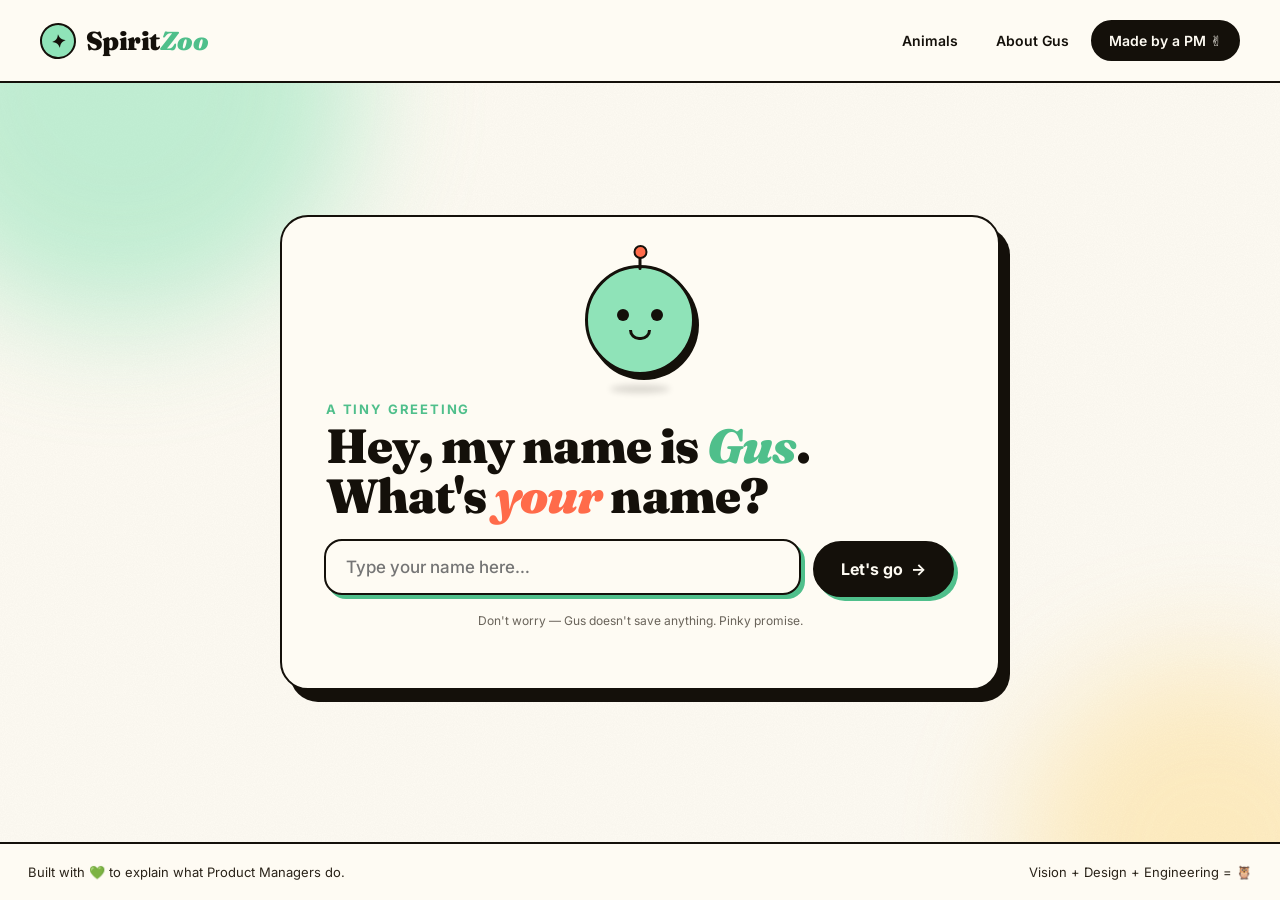
==== index.html @ 176f300c "Add files via upload" ====
<!DOCTYPE html>
<html lang="en">
<head>
  <meta charset="UTF-8" />
  <meta name="viewport" content="width=device-width, initial-scale=1.0" />
  <title>Meet Gus · Your Spirit Animal Finder</title>
  <link rel="preconnect" href="https://fonts.googleapis.com">
  <link rel="preconnect" href="https://fonts.gstatic.com" crossorigin>
  <link href="https://fonts.googleapis.com/css2?family=Fraunces:ital,opsz,wght@0,9..144,700;0,9..144,900;1,9..144,700&family=Inter:wght@400;500;600;700&display=swap" rel="stylesheet">
  <link rel="stylesheet" href="styles.css">
</head>
<body>
  <!-- Decorative background grain & shapes -->
  <div class="bg-grain" aria-hidden="true"></div>
  <div class="bg-blob bg-blob--1" aria-hidden="true"></div>
  <div class="bg-blob bg-blob--2" aria-hidden="true"></div>

  <!-- Top nav bar (Back Market-inspired) -->
  <header class="nav">
    <div class="nav__inner">
      <div class="nav__logo">
        <span class="nav__logo-mark">✦</span>
        <span class="nav__logo-text">Spirit<span class="nav__logo-accent">Zoo</span></span>
      </div>
      <nav class="nav__links" aria-label="Primary">
        <a href="#" class="nav__link">Animals</a>
        <a href="#" class="nav__link">About Gus</a>
        <a href="#" class="nav__link nav__link--badge">Made by a PM ✌️</a>
      </nav>
    </div>
  </header>

  <main class="stage">

    <!-- STEP 1: Greeting from Gus -->
    <section class="screen screen--active" id="screen-greet" aria-labelledby="greet-title">
      <div class="card">
        <div class="avatar" aria-hidden="true">
          <div class="avatar__orb">
            <div class="avatar__face">
              <div class="avatar__eye avatar__eye--l"></div>
              <div class="avatar__eye avatar__eye--r"></div>
              <div class="avatar__mouth"></div>
            </div>
            <div class="avatar__antenna"></div>
          </div>
          <div class="avatar__shadow"></div>
        </div>

        <p class="kicker">A tiny greeting</p>
        <h1 id="greet-title" class="headline">
          Hey, my name is <span class="headline__accent">Gus</span>.<br>
          What's <em>your</em> name?
        </h1>

        <div class="input-row">
          <input
            id="name-input"
            type="text"
            class="field"
            placeholder="Type your name here…"
            autocomplete="off"
            maxlength="30"
          />
          <button id="name-submit" class="btn btn--primary">
            Let's go
            <span class="btn__arrow">→</span>
          </button>
        </div>

        <p class="fineprint">Don't worry — Gus doesn't save anything. Pinky promise.</p>
      </div>
    </section>

    <!-- STEP 2: Ask for 3 things -->
    <section class="screen" id="screen-describe" aria-labelledby="describe-title" hidden>
      <div class="card">
        <div class="avatar avatar--small" aria-hidden="true">
          <div class="avatar__orb">
            <div class="avatar__face">
              <div class="avatar__eye avatar__eye--l"></div>
              <div class="avatar__eye avatar__eye--r"></div>
              <div class="avatar__mouth avatar__mouth--smile"></div>
            </div>
            <div class="avatar__antenna"></div>
          </div>
        </div>

        <p class="kicker">Nice to meet you <span id="name-echo">friend</span> ✨</p>
        <h2 id="describe-title" class="headline">
          I'd love to find your <span class="headline__accent">spirit animal</span>.<br>
          Tell me 3 things about yourself!
        </h2>

        <p class="hint">Like… what you love, what you're good at, or what makes you, <em>you</em>.</p>

        <textarea
          id="describe-input"
          class="field field--area"
          placeholder="Example: I love reading books. I'm really fast at soccer. I'm super curious about space!"
          rows="4"
          maxlength="400"
        ></textarea>

        <div class="input-row input-row--end">
          <button id="describe-back" class="btn btn--ghost">← Back</button>
          <button id="describe-submit" class="btn btn--primary">
            Find my animal
            <span class="btn__arrow">→</span>
          </button>
        </div>
      </div>
    </section>

    <!-- STEP 3: Thinking -->
    <section class="screen" id="screen-thinking" aria-labelledby="thinking-title" hidden>
      <div class="card card--center">
        <div class="thinker">
          <div class="thinker__disc"></div>
          <div class="thinker__disc thinker__disc--2"></div>
          <div class="thinker__disc thinker__disc--3"></div>
          <div class="thinker__core">✦</div>
        </div>
        <h2 id="thinking-title" class="headline headline--center">
          Gus is thinking<span class="dots"><span>.</span><span>.</span><span>.</span></span>
        </h2>
        <p class="thinking-status" id="thinking-status">Reading your answer…</p>
      </div>
    </section>

    <!-- STEP 4: Reveal -->
    <section class="screen" id="screen-reveal" aria-labelledby="reveal-title" hidden>
      <div class="card card--reveal">
        <div class="confetti" aria-hidden="true"></div>

        <p class="kicker">You're the best, <span id="name-echo-2">friend</span>!</p>
        <h2 id="reveal-title" class="headline">
          Did you know your spirit animal is&hellip;
        </h2>

        <div class="animal-card">
          <div class="animal-card__emoji" id="animal-emoji">🦉</div>
          <div class="animal-card__name" id="animal-name">The Owl</div>
          <div class="animal-card__tag" id="animal-tag">Curious · Clever · Night-owl energy</div>
        </div>

        <div class="fact-box">
          <div class="fact-box__label">🌍 Fun fact from Nat Geo Kids</div>
          <p class="fact-box__text" id="animal-fact">…</p>
        </div>

        <div class="input-row input-row--center">
          <button id="try-again" class="btn btn--primary">
            Try again
            <span class="btn__arrow">↻</span>
          </button>
        </div>

        <p class="fineprint">
          Facts inspired by
          <a href="https://www.natgeokids.com/ie/category/discover/animals/" target="_blank" rel="noopener">Nat Geo Kids</a>
          · Go explore more animals there!
        </p>
      </div>
    </section>

  </main>

  <footer class="foot">
    <span>Built with 💚 to explain what Product Managers do.</span>
    <span>Vision + Design + Engineering = 🦉</span>
  </footer>

  <script src="app.js"></script>
</body>
</html>
---- styles.css ----
/* =========================================
   SpiritZoo — inspired by Back Market's look:
   mint green + cream + black, chunky rounded
   buttons, playful-but-clean, irreverent copy.
   ========================================= */

:root {
  --mint:     #8FE3B8;      /* Back Market's signature mint */
  --mint-deep:#4FBF8B;
  --mint-ink: #0F3D2E;
  --cream:    #FEFBF3;      /* warm off-white */
  --cream-2:  #F5EFE0;
  --ink:      #14100A;      /* near-black */
  --ink-soft: #2A2319;
  --accent:   #FF6B4A;      /* warm coral pop */
  --accent-2: #FFD166;      /* sunflower */
  --shadow:   rgba(20, 16, 10, 0.12);

  --radius-lg: 28px;
  --radius-md: 18px;
  --radius-pill: 999px;

  --font-display: "Fraunces", "Times New Roman", serif;
  --font-body:    "Inter", system-ui, sans-serif;
}

* { box-sizing: border-box; }

html, body {
  margin: 0;
  padding: 0;
  min-height: 100%;
  font-family: var(--font-body);
  color: var(--ink);
  background: var(--cream);
  overflow-x: hidden;
}

body {
  display: flex;
  flex-direction: column;
  min-height: 100vh;
  position: relative;
}

/* ---------- Background atmosphere ---------- */
.bg-grain {
  position: fixed;
  inset: 0;
  pointer-events: none;
  z-index: 0;
  opacity: 0.35;
  background-image: url("data:image/svg+xml;utf8,<svg xmlns='http://www.w3.org/2000/svg' width='160' height='160'><filter id='n'><feTurbulence type='fractalNoise' baseFrequency='0.9' numOctaves='2' stitchTiles='stitch'/><feColorMatrix values='0 0 0 0 0  0 0 0 0 0  0 0 0 0 0  0 0 0 0.08 0'/></filter><rect width='100%25' height='100%25' filter='url(%23n)'/></svg>");
}

.bg-blob {
  position: fixed;
  border-radius: 50%;
  filter: blur(60px);
  z-index: 0;
  pointer-events: none;
  opacity: 0.55;
}
.bg-blob--1 {
  width: 480px; height: 480px;
  background: var(--mint);
  top: -160px; left: -120px;
}
.bg-blob--2 {
  width: 380px; height: 380px;
  background: var(--accent-2);
  bottom: -140px; right: -120px;
  opacity: 0.35;
}

/* ---------- Nav ---------- */
.nav {
  position: relative;
  z-index: 10;
  padding: 20px 28px;
  border-bottom: 2px solid var(--ink);
  background: var(--cream);
}
.nav__inner {
  max-width: 1200px;
  margin: 0 auto;
  display: flex;
  align-items: center;
  justify-content: space-between;
  gap: 24px;
}
.nav__logo {
  display: flex;
  align-items: center;
  gap: 10px;
  font-family: var(--font-display);
  font-weight: 900;
  font-size: 26px;
  letter-spacing: -0.02em;
}
.nav__logo-mark {
  display: inline-grid;
  place-items: center;
  width: 36px; height: 36px;
  background: var(--mint);
  border: 2px solid var(--ink);
  border-radius: 50%;
  font-size: 18px;
  transform: rotate(-8deg);
}
.nav__logo-accent { color: var(--mint-deep); font-style: italic; }
.nav__links {
  display: flex;
  gap: 6px;
  align-items: center;
}
.nav__link {
  font-size: 14px;
  font-weight: 600;
  color: var(--ink);
  text-decoration: none;
  padding: 10px 16px;
  border-radius: var(--radius-pill);
  transition: background 0.2s;
}
.nav__link:hover { background: var(--cream-2); }
.nav__link--badge {
  background: var(--ink);
  color: var(--cream);
  border: 2px solid var(--ink);
}
.nav__link--badge:hover { background: var(--mint-deep); color: var(--ink); }

/* ---------- Stage ---------- */
.stage {
  flex: 1;
  position: relative;
  z-index: 1;
  display: flex;
  align-items: center;
  justify-content: center;
  padding: 40px 24px 60px;
}

.screen {
  width: 100%;
  max-width: 720px;
  animation: fadeUp 0.5s ease-out;
}
.screen[hidden] { display: none; }

@keyframes fadeUp {
  from { opacity: 0; transform: translateY(16px); }
  to   { opacity: 1; transform: translateY(0); }
}

/* ---------- Card ---------- */
.card {
  background: var(--cream);
  border: 2.5px solid var(--ink);
  border-radius: var(--radius-lg);
  padding: 48px 44px;
  box-shadow: 10px 12px 0 var(--ink);
  position: relative;
}
.card--center { text-align: center; }
.card--reveal {
  background: linear-gradient(160deg, var(--cream) 0%, #F0FBF5 100%);
}

/* ---------- Avatar (Gus) ---------- */
.avatar {
  display: flex;
  flex-direction: column;
  align-items: center;
  margin-bottom: 8px;
}
.avatar--small .avatar__orb {
  width: 70px; height: 70px;
}
.avatar--small .avatar__antenna {
  top: -10px; height: 12px;
}

.avatar__orb {
  width: 110px;
  height: 110px;
  background: var(--mint);
  border: 3px solid var(--ink);
  border-radius: 50%;
  position: relative;
  animation: bob 3.5s ease-in-out infinite;
  box-shadow: 4px 5px 0 var(--ink);
}
@keyframes bob {
  0%, 100% { transform: translateY(0) rotate(-2deg); }
  50%      { transform: translateY(-6px) rotate(2deg); }
}

.avatar__antenna {
  position: absolute;
  top: -16px;
  left: 50%;
  transform: translateX(-50%);
  width: 3px;
  height: 18px;
  background: var(--ink);
  border-radius: 2px;
}
.avatar__antenna::after {
  content: "";
  position: absolute;
  top: -7px;
  left: 50%;
  transform: translateX(-50%);
  width: 10px;
  height: 10px;
  background: var(--accent);
  border: 2px solid var(--ink);
  border-radius: 50%;
  animation: pulse 1.4s ease-in-out infinite;
}
@keyframes pulse {
  0%, 100% { transform: translateX(-50%) scale(1); }
  50%      { transform: translateX(-50%) scale(1.25); }
}

.avatar__face {
  position: absolute;
  inset: 0;
  display: grid;
  place-items: center;
}
.avatar__eye {
  position: absolute;
  width: 12px; height: 12px;
  background: var(--ink);
  border-radius: 50%;
  top: 40%;
  animation: blink 4s infinite;
}
.avatar--small .avatar__eye { width: 8px; height: 8px; }
.avatar__eye--l { left: 28%; }
.avatar__eye--r { right: 28%; }
@keyframes blink {
  0%, 45%, 55%, 100% { transform: scaleY(1); }
  50% { transform: scaleY(0.1); }
}

.avatar__mouth {
  position: absolute;
  bottom: 30%;
  width: 22px;
  height: 10px;
  border: 3px solid var(--ink);
  border-top: none;
  border-radius: 0 0 22px 22px;
}
.avatar--small .avatar__mouth {
  width: 16px; height: 7px;
  border-width: 2.5px;
}
.avatar__mouth--smile {
  border-bottom-width: 3.5px;
}

.avatar__shadow {
  width: 60px;
  height: 8px;
  background: var(--ink);
  opacity: 0.15;
  border-radius: 50%;
  margin-top: 10px;
  filter: blur(3px);
  animation: shadowPulse 3.5s ease-in-out infinite;
}
@keyframes shadowPulse {
  0%, 100% { transform: scale(1); opacity: 0.15; }
  50%      { transform: scale(0.85); opacity: 0.1; }
}

/* ---------- Typography ---------- */
.kicker {
  font-size: 13px;
  font-weight: 700;
  letter-spacing: 0.14em;
  text-transform: uppercase;
  color: var(--mint-deep);
  margin: 8px 0 4px;
}

.headline {
  font-family: var(--font-display);
  font-weight: 900;
  font-size: clamp(32px, 4.5vw, 48px);
  line-height: 1.05;
  letter-spacing: -0.02em;
  margin: 4px 0 20px;
  color: var(--ink);
}
.headline--center { text-align: center; }
.headline__accent {
  color: var(--mint-deep);
  font-style: italic;
  position: relative;
  display: inline-block;
}
.headline__accent::after {
  content: "";
  position: absolute;
  left: 0; right: 0;
  bottom: 2px;
  height: 8px;
  background: var(--accent-2);
  z-index: -1;
  border-radius: 2px;
  transform: skewX(-12deg);
}
.headline em {
  font-style: italic;
  color: var(--accent);
}

.hint {
  font-size: 15px;
  color: var(--ink-soft);
  margin: 0 0 18px;
  line-height: 1.5;
}

.fineprint {
  font-size: 12px;
  color: var(--ink-soft);
  opacity: 0.7;
  margin-top: 16px;
  text-align: center;
}
.fineprint a { color: var(--mint-deep); font-weight: 600; }

/* ---------- Inputs ---------- */
.input-row {
  display: flex;
  gap: 10px;
  align-items: stretch;
  flex-wrap: wrap;
}
.input-row--end { justify-content: flex-end; margin-top: 20px; }
.input-row--center { justify-content: center; margin-top: 28px; }

.field {
  flex: 1;
  min-width: 200px;
  padding: 16px 20px;
  font-size: 17px;
  font-family: var(--font-body);
  font-weight: 500;
  color: var(--ink);
  background: var(--cream);
  border: 2.5px solid var(--ink);
  border-radius: var(--radius-md);
  outline: none;
  transition: transform 0.15s, box-shadow 0.15s;
}
.field:focus {
  transform: translate(-2px, -2px);
  box-shadow: 4px 4px 0 var(--mint-deep);
}
.field--area {
  resize: vertical;
  min-height: 110px;
  line-height: 1.5;
  width: 100%;
  margin-bottom: 8px;
}

/* ---------- Buttons ---------- */
.btn {
  display: inline-flex;
  align-items: center;
  gap: 8px;
  padding: 16px 26px;
  font-size: 16px;
  font-weight: 700;
  font-family: var(--font-body);
  border: 2.5px solid var(--ink);
  border-radius: var(--radius-pill);
  cursor: pointer;
  transition: transform 0.12s ease, box-shadow 0.12s ease, background 0.15s;
  white-space: nowrap;
}
.btn--primary {
  background: var(--ink);
  color: var(--cream);
  box-shadow: 4px 4px 0 var(--mint-deep);
}
.btn--primary:hover {
  background: var(--mint-deep);
  color: var(--ink);
  transform: translate(-2px, -2px);
  box-shadow: 6px 6px 0 var(--ink);
}
.btn--primary:active {
  transform: translate(2px, 2px);
  box-shadow: 0 0 0 var(--ink);
}
.btn--ghost {
  background: transparent;
  color: var(--ink);
}
.btn--ghost:hover {
  background: var(--cream-2);
}
.btn__arrow {
  display: inline-block;
  transition: transform 0.2s;
}
.btn:hover .btn__arrow { transform: translateX(3px); }

/* ---------- Thinking ---------- */
.thinker {
  position: relative;
  width: 160px;
  height: 160px;
  margin: 0 auto 24px;
}
.thinker__disc {
  position: absolute;
  inset: 0;
  border: 4px solid transparent;
  border-top-color: var(--mint-deep);
  border-right-color: var(--mint-deep);
  border-radius: 50%;
  animation: spin 1.2s linear infinite;
}
.thinker__disc--2 {
  inset: 18px;
  border-top-color: var(--accent);
  border-right-color: var(--accent);
  animation: spin 1.8s linear infinite reverse;
}
.thinker__disc--3 {
  inset: 36px;
  border-top-color: var(--accent-2);
  border-right-color: var(--accent-2);
  animation: spin 1.5s linear infinite;
}
.thinker__core {
  position: absolute;
  inset: 0;
  display: grid;
  place-items: center;
  font-size: 32px;
  color: var(--ink);
  animation: corePulse 1.2s ease-in-out infinite;
}
@keyframes spin { to { transform: rotate(360deg); } }
@keyframes corePulse {
  0%, 100% { transform: scale(1) rotate(0); }
  50%      { transform: scale(1.15) rotate(180deg); }
}

.dots span {
  opacity: 0;
  animation: dot 1.4s infinite;
}
.dots span:nth-child(2) { animation-delay: 0.2s; }
.dots span:nth-child(3) { animation-delay: 0.4s; }
@keyframes dot {
  0%, 100% { opacity: 0; }
  40%      { opacity: 1; }
}

.thinking-status {
  text-align: center;
  font-size: 15px;
  color: var(--ink-soft);
  font-style: italic;
  margin-top: 8px;
  min-height: 1.4em;
}

/* ---------- Animal reveal card ---------- */
.animal-card {
  background: var(--mint);
  border: 3px solid var(--ink);
  border-radius: var(--radius-lg);
  padding: 36px 24px;
  text-align: center;
  margin: 24px 0;
  box-shadow: 6px 6px 0 var(--ink);
  position: relative;
  overflow: hidden;
}
.animal-card::before {
  content: "";
  position: absolute;
  top: -40px; right: -40px;
  width: 120px; height: 120px;
  background: var(--accent-2);
  border-radius: 50%;
  opacity: 0.6;
  z-index: 0;
}
.animal-card::after {
  content: "";
  position: absolute;
  bottom: -30px; left: -30px;
  width: 80px; height: 80px;
  background: var(--accent);
  border-radius: 50%;
  opacity: 0.5;
  z-index: 0;
}
.animal-card__emoji {
  font-size: 84px;
  position: relative;
  z-index: 1;
  animation: wiggle 2.5s ease-in-out infinite;
  display: inline-block;
}
@keyframes wiggle {
  0%, 100% { transform: rotate(-4deg) scale(1); }
  50%      { transform: rotate(4deg) scale(1.05); }
}
.animal-card__name {
  font-family: var(--font-display);
  font-weight: 900;
  font-size: clamp(32px, 5vw, 44px);
  line-height: 1.1;
  color: var(--mint-ink);
  margin: 8px 0 6px;
  position: relative;
  z-index: 1;
}
.animal-card__tag {
  font-size: 14px;
  font-weight: 600;
  letter-spacing: 0.05em;
  color: var(--mint-ink);
  opacity: 0.8;
  text-transform: uppercase;
  position: relative;
  z-index: 1;
}

.fact-box {
  background: var(--cream-2);
  border: 2px dashed var(--ink);
  border-radius: var(--radius-md);
  padding: 20px 24px;
  margin: 20px 0;
}
.fact-box__label {
  font-size: 12px;
  font-weight: 700;
  letter-spacing: 0.1em;
  text-transform: uppercase;
  color: var(--mint-deep);
  margin-bottom: 8px;
}
.fact-box__text {
  font-family: var(--font-display);
  font-size: 19px;
  line-height: 1.45;
  font-weight: 700;
  color: var(--ink);
  margin: 0;
}

/* ---------- Footer ---------- */
.foot {
  position: relative;
  z-index: 1;
  display: flex;
  justify-content: space-between;
  align-items: center;
  padding: 20px 28px;
  font-size: 13px;
  color: var(--ink-soft);
  border-top: 2px solid var(--ink);
  background: var(--cream);
  flex-wrap: wrap;
  gap: 10px;
}

/* ---------- Confetti decoration ---------- */
.confetti {
  position: absolute;
  inset: 0;
  overflow: hidden;
  pointer-events: none;
  border-radius: var(--radius-lg);
}
.confetti::before,
.confetti::after {
  content: "✦ ★ ✦ ★ ✦ ★ ✦";
  position: absolute;
  top: 12px;
  left: 0; right: 0;
  text-align: center;
  font-size: 14px;
  color: var(--accent);
  letter-spacing: 0.5em;
  opacity: 0.6;
}
.confetti::after {
  top: auto;
  bottom: 12px;
  color: var(--mint-deep);
}

/* ---------- Responsive ---------- */
@media (max-width: 600px) {
  .card { padding: 32px 24px; box-shadow: 6px 8px 0 var(--ink); }
  .headline { font-size: 30px; }
  .nav { padding: 14px 18px; }
  .nav__logo-text { font-size: 22px; }
  .nav__links { gap: 2px; }
  .nav__link { padding: 8px 10px; font-size: 12px; }
  .stage { padding: 20px 16px 40px; }
  .btn { padding: 14px 20px; font-size: 15px; }
  .foot { font-size: 11px; justify-content: center; text-align: center; }
}
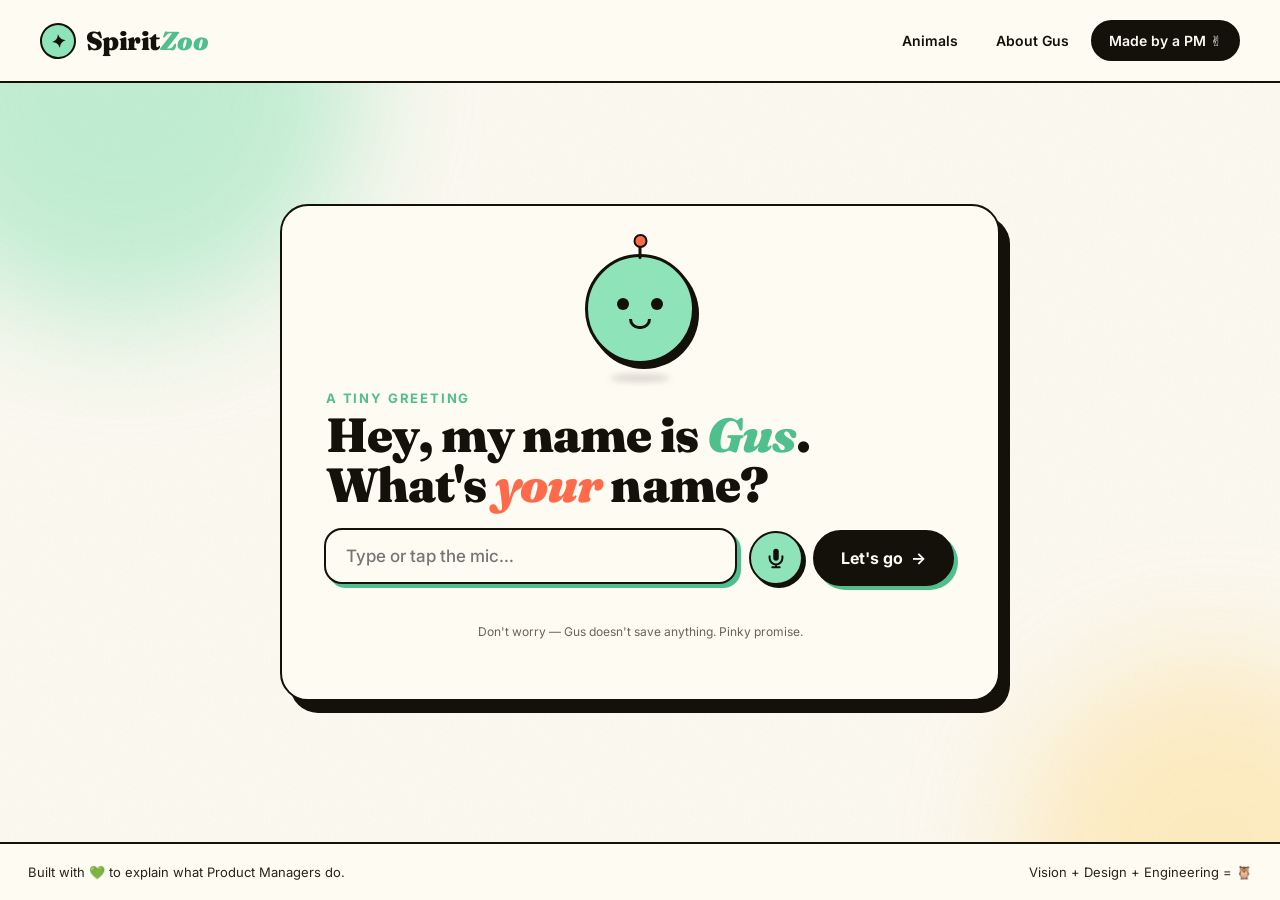
==== commit 20582afa: "Add files via upload" ====
--- a/index.html
+++ b/index.html
@@ -23,9 +23,9 @@
         <span class="nav__logo-text">Spirit<span class="nav__logo-accent">Zoo</span></span>
       </div>
       <nav class="nav__links" aria-label="Primary">
-        <a href="#" class="nav__link">Animals</a>
-        <a href="#" class="nav__link">About Gus</a>
-        <a href="#" class="nav__link nav__link--badge">Made by a PM ✌️</a>
+        <a href="animals.html" class="nav__link">Animals</a>
+        <a href="about.html" class="nav__link">About Gus</a>
+        <a href="pm.html" class="nav__link nav__link--badge">Made by a PM ✌️</a>
       </nav>
     </div>
   </header>
@@ -54,19 +54,35 @@
         </h1>
 
         <div class="input-row">
-          <input
-            id="name-input"
-            type="text"
-            class="field"
-            placeholder="Type your name here…"
-            autocomplete="off"
-            maxlength="30"
-          />
+          <div class="field-with-mic">
+            <input
+              id="name-input"
+              type="text"
+              class="field"
+              placeholder="Type or tap the mic…"
+              autocomplete="off"
+              maxlength="30"
+            />
+            <button
+              id="name-mic-btn"
+              class="mic-btn mic-btn--inline"
+              type="button"
+              aria-label="Tap to say your name"
+              title="Tap to say your name"
+            >
+              <svg class="mic-btn__icon" viewBox="0 0 24 24" fill="none" aria-hidden="true">
+                <path d="M12 2a3 3 0 0 0-3 3v7a3 3 0 0 0 6 0V5a3 3 0 0 0-3-3z" fill="currentColor"/>
+                <path d="M19 10v2a7 7 0 0 1-14 0v-2M12 19v3M8 22h8" stroke="currentColor" stroke-width="2.2" stroke-linecap="round" fill="none"/>
+              </svg>
+              <span class="mic-btn__pulse" aria-hidden="true"></span>
+            </button>
+          </div>
           <button id="name-submit" class="btn btn--primary">
             Let's go
             <span class="btn__arrow">→</span>
           </button>
         </div>
+        <p class="mic-status" id="name-mic-status" aria-live="polite"></p>
 
         <p class="fineprint">Don't worry — Gus doesn't save anything. Pinky promise.</p>
       </div>
@@ -94,13 +110,29 @@
 
         <p class="hint">Like… what you love, what you're good at, or what makes you, <em>you</em>.</p>
 
-        <textarea
-          id="describe-input"
-          class="field field--area"
-          placeholder="Example: I love reading books. I'm really fast at soccer. I'm super curious about space!"
-          rows="4"
-          maxlength="400"
-        ></textarea>
+        <div class="textarea-wrap">
+          <textarea
+            id="describe-input"
+            class="field field--area"
+            placeholder="Example: I love reading books. I'm really fast at soccer. I'm super curious about space!"
+            rows="4"
+            maxlength="400"
+          ></textarea>
+          <button
+            id="mic-btn"
+            class="mic-btn"
+            type="button"
+            aria-label="Tap to talk to Gus"
+            title="Tap to talk to Gus"
+          >
+            <svg class="mic-btn__icon" viewBox="0 0 24 24" fill="none" aria-hidden="true">
+              <path d="M12 2a3 3 0 0 0-3 3v7a3 3 0 0 0 6 0V5a3 3 0 0 0-3-3z" fill="currentColor"/>
+              <path d="M19 10v2a7 7 0 0 1-14 0v-2M12 19v3M8 22h8" stroke="currentColor" stroke-width="2.2" stroke-linecap="round" fill="none"/>
+            </svg>
+            <span class="mic-btn__pulse" aria-hidden="true"></span>
+          </button>
+        </div>
+        <p class="mic-status" id="mic-status" aria-live="polite"></p>
 
         <div class="input-row input-row--end">
           <button id="describe-back" class="btn btn--ghost">← Back</button>
@@ -171,6 +203,7 @@
     <span>Vision + Design + Engineering = 🦉</span>
   </footer>
 
+  <script src="animals-data.js"></script>
   <script src="app.js"></script>
 </body>
 </html>
--- a/styles.css
+++ b/styles.css
@@ -371,7 +371,112 @@
   line-height: 1.5;
   width: 100%;
   margin-bottom: 8px;
-}
+  padding-right: 72px; /* room for mic button */
+}
+
+/* ---------- Textarea + Mic ---------- */
+.textarea-wrap {
+  position: relative;
+  width: 100%;
+}
+
+.mic-btn {
+  position: absolute;
+  right: 12px;
+  bottom: 20px;
+  width: 48px;
+  height: 48px;
+  padding: 0;
+  display: grid;
+  place-items: center;
+  background: var(--mint);
+  border: 2.5px solid var(--ink);
+  border-radius: 50%;
+  cursor: pointer;
+  color: var(--ink);
+  box-shadow: 3px 3px 0 var(--ink);
+  transition: transform 0.12s, box-shadow 0.12s, background 0.2s;
+}
+.mic-btn:hover {
+  transform: translate(-2px, -2px);
+  box-shadow: 5px 5px 0 var(--ink);
+  background: var(--mint-deep);
+}
+.mic-btn:active {
+  transform: translate(1px, 1px);
+  box-shadow: 1px 1px 0 var(--ink);
+}
+.mic-btn__icon {
+  width: 22px;
+  height: 22px;
+  position: relative;
+  z-index: 2;
+}
+.mic-btn__pulse {
+  position: absolute;
+  inset: -4px;
+  border-radius: 50%;
+  background: var(--accent);
+  opacity: 0;
+  z-index: 0;
+}
+.mic-btn--listening {
+  background: var(--accent);
+  color: var(--cream);
+  animation: micBob 0.6s ease-in-out infinite alternate;
+}
+.mic-btn--listening .mic-btn__pulse {
+  animation: micPulse 1.2s ease-out infinite;
+}
+.mic-btn--unsupported {
+  background: var(--cream-2);
+  opacity: 0.5;
+  cursor: not-allowed;
+}
+.mic-btn--unsupported:hover {
+  transform: none;
+  box-shadow: 3px 3px 0 var(--ink);
+  background: var(--cream-2);
+}
+
+/* Inline variant — sits next to a single-line input */
+.field-with-mic {
+  position: relative;
+  flex: 1;
+  display: flex;
+  align-items: center;
+  gap: 10px;
+  min-width: 0;
+}
+.field-with-mic .field {
+  flex: 1;
+  min-width: 0;
+}
+.mic-btn--inline {
+  position: static;
+  flex-shrink: 0;
+  width: 54px;
+  height: 54px;
+}
+
+@keyframes micPulse {
+  0%   { opacity: 0.6; transform: scale(1); }
+  100% { opacity: 0;   transform: scale(1.8); }
+}
+@keyframes micBob {
+  from { transform: scale(1); }
+  to   { transform: scale(1.08); }
+}
+
+.mic-status {
+  font-size: 13px;
+  color: var(--mint-deep);
+  font-weight: 600;
+  margin: 4px 0 0;
+  min-height: 18px;
+  font-style: italic;
+}
+.mic-status--error { color: var(--accent); font-style: normal; }
 
 /* ---------- Buttons ---------- */
 .btn {
@@ -609,7 +714,354 @@
   color: var(--mint-deep);
 }
 
-/* ---------- Responsive ---------- */
+/* ---------- Sub-page layouts ---------- */
+.subpage {
+  flex: 1;
+  position: relative;
+  z-index: 1;
+  max-width: 1100px;
+  margin: 0 auto;
+  padding: 48px 28px 80px;
+  width: 100%;
+}
+
+.subpage__header {
+  text-align: center;
+  margin-bottom: 48px;
+}
+.subpage__kicker {
+  font-size: 13px;
+  font-weight: 700;
+  letter-spacing: 0.16em;
+  text-transform: uppercase;
+  color: var(--mint-deep);
+  margin: 0 0 10px;
+}
+.subpage__title {
+  font-family: var(--font-display);
+  font-weight: 900;
+  font-size: clamp(42px, 6vw, 72px);
+  line-height: 1;
+  letter-spacing: -0.03em;
+  margin: 0 0 14px;
+  color: var(--ink);
+}
+.subpage__title em {
+  color: var(--mint-deep);
+  font-style: italic;
+  position: relative;
+  display: inline-block;
+}
+.subpage__title em::after {
+  content: "";
+  position: absolute;
+  left: 0; right: 0;
+  bottom: 4px;
+  height: 12px;
+  background: var(--accent-2);
+  z-index: -1;
+  border-radius: 2px;
+  transform: skewX(-10deg);
+}
+.subpage__lede {
+  font-size: 18px;
+  color: var(--ink-soft);
+  max-width: 600px;
+  margin: 0 auto;
+  line-height: 1.5;
+}
+
+.back-link {
+  display: inline-flex;
+  align-items: center;
+  gap: 8px;
+  font-size: 14px;
+  font-weight: 600;
+  color: var(--ink);
+  text-decoration: none;
+  padding: 10px 18px;
+  border: 2px solid var(--ink);
+  border-radius: var(--radius-pill);
+  margin-bottom: 28px;
+  background: var(--cream);
+  transition: transform 0.12s, box-shadow 0.12s, background 0.2s;
+  box-shadow: 3px 3px 0 var(--ink);
+}
+.back-link:hover {
+  background: var(--mint);
+  transform: translate(-2px, -2px);
+  box-shadow: 5px 5px 0 var(--ink);
+}
+
+/* ---------- Animals gallery ---------- */
+.animal-grid {
+  display: grid;
+  grid-template-columns: repeat(auto-fill, minmax(280px, 1fr));
+  gap: 24px;
+}
+
+.animal-tile {
+  background: var(--cream);
+  border: 2.5px solid var(--ink);
+  border-radius: var(--radius-lg);
+  padding: 28px 24px;
+  box-shadow: 6px 6px 0 var(--ink);
+  position: relative;
+  overflow: hidden;
+  transition: transform 0.18s, box-shadow 0.18s;
+  display: flex;
+  flex-direction: column;
+  gap: 10px;
+}
+.animal-tile:hover {
+  transform: translate(-3px, -3px);
+  box-shadow: 9px 9px 0 var(--ink);
+}
+/* Rotate the accent color across tiles */
+.animal-tile:nth-child(4n+1) { background: var(--cream); }
+.animal-tile:nth-child(4n+2) { background: #FFF5E6; }
+.animal-tile:nth-child(4n+3) { background: #EAFBF1; }
+.animal-tile:nth-child(4n+4) { background: #FFECE6; }
+
+.animal-tile__emoji-box {
+  width: 90px;
+  height: 90px;
+  display: grid;
+  place-items: center;
+  background: var(--mint);
+  border: 2.5px solid var(--ink);
+  border-radius: 20px;
+  font-size: 52px;
+  margin-bottom: 8px;
+  box-shadow: 3px 3px 0 var(--ink);
+  transform: rotate(-3deg);
+  transition: transform 0.2s;
+}
+.animal-tile:hover .animal-tile__emoji-box {
+  transform: rotate(3deg) scale(1.05);
+}
+.animal-tile:nth-child(4n+2) .animal-tile__emoji-box { background: var(--accent-2); }
+.animal-tile:nth-child(4n+3) .animal-tile__emoji-box { background: var(--mint); }
+.animal-tile:nth-child(4n+4) .animal-tile__emoji-box { background: var(--accent); }
+
+.animal-tile__name {
+  font-family: var(--font-display);
+  font-weight: 900;
+  font-size: 26px;
+  letter-spacing: -0.02em;
+  line-height: 1.1;
+  color: var(--ink);
+  margin: 0;
+}
+.animal-tile__tag {
+  font-size: 12px;
+  font-weight: 700;
+  letter-spacing: 0.08em;
+  text-transform: uppercase;
+  color: var(--mint-deep);
+  margin: 0;
+}
+.animal-tile__fact {
+  font-size: 14px;
+  line-height: 1.5;
+  color: var(--ink-soft);
+  margin: 6px 0 0;
+}
+
+/* ---------- About page ---------- */
+.about-grid {
+  display: grid;
+  grid-template-columns: 1fr 1fr;
+  gap: 32px;
+  max-width: 900px;
+  margin: 0 auto;
+}
+.about-card {
+  background: var(--cream);
+  border: 2.5px solid var(--ink);
+  border-radius: var(--radius-lg);
+  padding: 32px 28px;
+  box-shadow: 6px 6px 0 var(--ink);
+}
+.about-card--wide { grid-column: 1 / -1; }
+.about-card--mint { background: var(--mint); }
+.about-card--cream2 { background: var(--cream-2); }
+
+.about-card__icon {
+  width: 56px;
+  height: 56px;
+  display: grid;
+  place-items: center;
+  background: var(--cream);
+  border: 2.5px solid var(--ink);
+  border-radius: 14px;
+  font-size: 28px;
+  margin-bottom: 16px;
+  box-shadow: 3px 3px 0 var(--ink);
+}
+.about-card__title {
+  font-family: var(--font-display);
+  font-weight: 900;
+  font-size: 24px;
+  line-height: 1.15;
+  margin: 0 0 12px;
+  color: var(--ink);
+}
+.about-card__list {
+  padding-left: 22px;
+  margin: 0;
+}
+.about-card__list li {
+  font-size: 15px;
+  line-height: 1.55;
+  color: var(--ink-soft);
+  margin-bottom: 10px;
+}
+.about-card__list li::marker { color: var(--mint-deep); }
+.about-card__list li strong { color: var(--ink); font-weight: 700; }
+
+/* ---------- PM / Ada page ---------- */
+.pm-hero {
+  display: grid;
+  grid-template-columns: 1fr 1fr;
+  gap: 40px;
+  max-width: 1000px;
+  margin: 0 auto 48px;
+  align-items: center;
+}
+.pm-photo-frame {
+  position: relative;
+  aspect-ratio: 4/5;
+  background: var(--mint);
+  border: 3px solid var(--ink);
+  border-radius: var(--radius-lg);
+  box-shadow: 10px 10px 0 var(--ink);
+  overflow: hidden;
+  display: grid;
+  place-items: center;
+}
+.pm-photo-frame__img {
+  width: 100%;
+  height: 100%;
+  object-fit: cover;
+  display: block;
+}
+.pm-photo-frame__placeholder {
+  width: 100%;
+  height: 100%;
+  display: flex;
+  flex-direction: column;
+  align-items: center;
+  justify-content: center;
+  gap: 16px;
+  padding: 32px;
+  text-align: center;
+  background:
+    repeating-linear-gradient(
+      45deg,
+      transparent,
+      transparent 14px,
+      rgba(20, 16, 10, 0.06) 14px,
+      rgba(20, 16, 10, 0.06) 28px
+    );
+}
+.pm-photo-frame__placeholder-icon {
+  font-size: 72px;
+}
+.pm-photo-frame__placeholder-title {
+  font-family: var(--font-display);
+  font-weight: 900;
+  font-size: 22px;
+  color: var(--mint-ink);
+  margin: 0;
+}
+.pm-photo-frame__placeholder-note {
+  font-size: 13px;
+  color: var(--mint-ink);
+  opacity: 0.75;
+  line-height: 1.5;
+  margin: 0;
+  max-width: 240px;
+}
+.pm-photo-frame__placeholder-code {
+  font-family: ui-monospace, monospace;
+  font-size: 12px;
+  background: var(--cream);
+  border: 2px solid var(--ink);
+  padding: 6px 10px;
+  border-radius: 8px;
+  color: var(--ink);
+}
+
+.pm-intro__eyebrow {
+  font-size: 13px;
+  font-weight: 700;
+  letter-spacing: 0.14em;
+  text-transform: uppercase;
+  color: var(--mint-deep);
+  margin: 0 0 10px;
+}
+.pm-intro__headline {
+  font-family: var(--font-display);
+  font-weight: 900;
+  font-size: clamp(32px, 4.5vw, 44px);
+  line-height: 1.05;
+  letter-spacing: -0.02em;
+  margin: 0 0 18px;
+  color: var(--ink);
+}
+.pm-intro__headline em { color: var(--mint-deep); font-style: italic; }
+.pm-intro__body {
+  font-size: 16px;
+  line-height: 1.6;
+  color: var(--ink-soft);
+  margin: 0 0 14px;
+}
+.pm-intro__body strong { color: var(--ink); font-weight: 700; }
+
+.pm-quote {
+  background: var(--accent-2);
+  border: 2.5px solid var(--ink);
+  border-radius: var(--radius-lg);
+  padding: 32px 36px;
+  max-width: 720px;
+  margin: 0 auto;
+  box-shadow: 6px 6px 0 var(--ink);
+  text-align: center;
+  position: relative;
+}
+.pm-quote::before {
+  content: "❝";
+  position: absolute;
+  top: -14px;
+  left: 20px;
+  font-family: var(--font-display);
+  font-size: 72px;
+  line-height: 1;
+  color: var(--ink);
+  background: var(--accent-2);
+  padding: 0 10px;
+}
+.pm-quote__text {
+  font-family: var(--font-display);
+  font-weight: 700;
+  font-style: italic;
+  font-size: clamp(20px, 2.4vw, 26px);
+  line-height: 1.35;
+  color: var(--ink);
+  margin: 0 0 14px;
+}
+.pm-quote__sig {
+  font-size: 14px;
+  font-weight: 600;
+  color: var(--ink-soft);
+}
+@media (max-width: 820px) {
+  .about-grid { grid-template-columns: 1fr; }
+  .pm-hero { grid-template-columns: 1fr; gap: 32px; }
+  .pm-photo-frame { max-width: 420px; margin: 0 auto; }
+}
+
 @media (max-width: 600px) {
   .card { padding: 32px 24px; box-shadow: 6px 8px 0 var(--ink); }
   .headline { font-size: 30px; }
@@ -618,6 +1070,12 @@
   .nav__links { gap: 2px; }
   .nav__link { padding: 8px 10px; font-size: 12px; }
   .stage { padding: 20px 16px 40px; }
+  .subpage { padding: 28px 18px 60px; }
   .btn { padding: 14px 20px; font-size: 15px; }
   .foot { font-size: 11px; justify-content: center; text-align: center; }
-}
+  .animal-grid { gap: 16px; }
+  .animal-tile { padding: 22px 20px; box-shadow: 4px 4px 0 var(--ink); }
+  .about-card { padding: 24px 22px; box-shadow: 4px 4px 0 var(--ink); }
+  .pm-photo-frame { box-shadow: 6px 6px 0 var(--ink); }
+  .pm-quote { padding: 24px 22px; }
+}
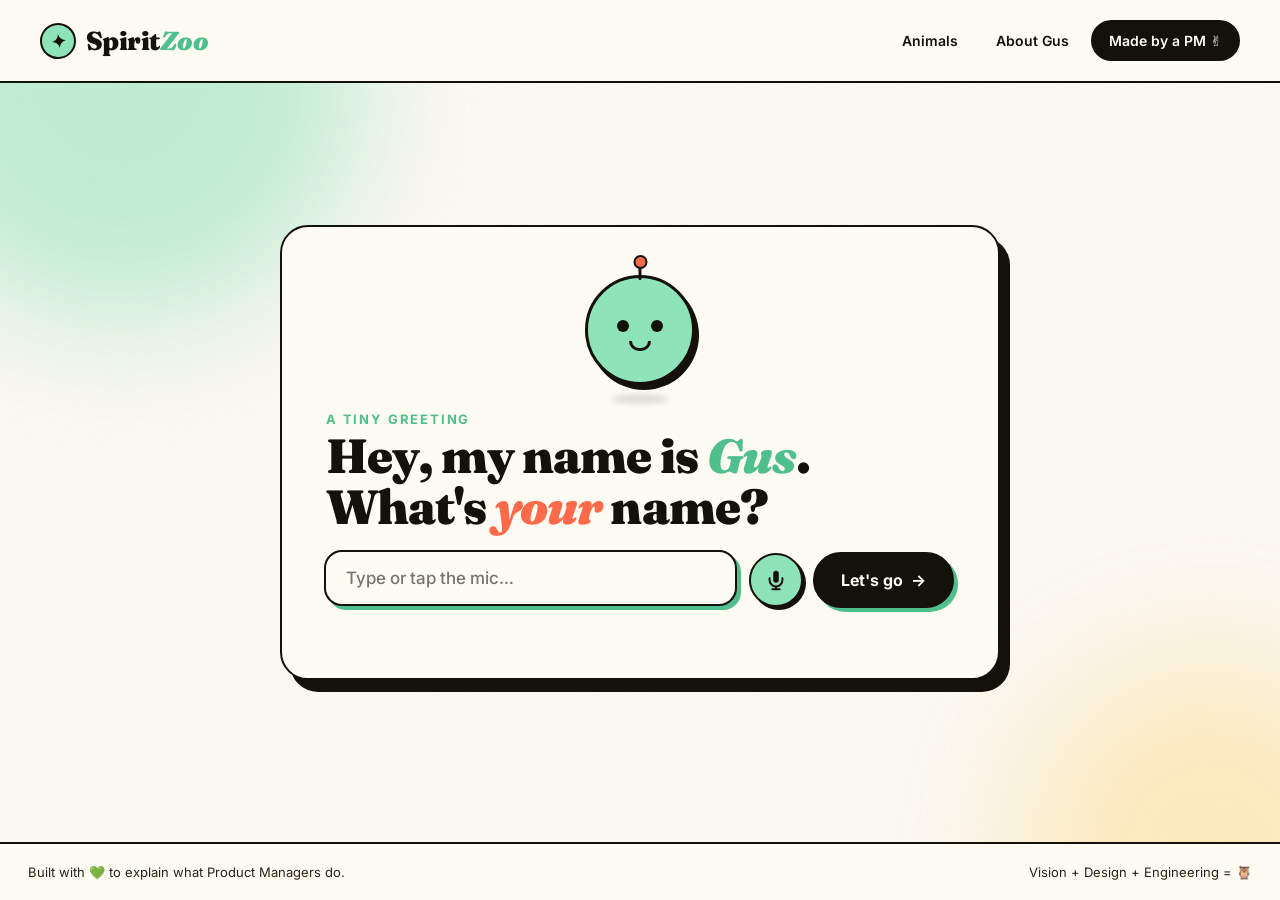
==== commit 3d77a7d2: "Update index.html" ====
--- a/index.html
+++ b/index.html
@@ -83,8 +83,6 @@
           </button>
         </div>
         <p class="mic-status" id="name-mic-status" aria-live="polite"></p>
-
-        <p class="fineprint">Don't worry — Gus doesn't save anything. Pinky promise.</p>
       </div>
     </section>
 
@@ -182,9 +180,25 @@
         </div>
 
         <div class="input-row input-row--center">
+          <button id="read-to-me" class="btn btn--speak" type="button">
+            <span class="btn__icon-speak" aria-hidden="true">
+              <svg viewBox="0 0 24 24" fill="none" width="20" height="20">
+                <path d="M11 5 6 9H2v6h4l5 4V5z" fill="currentColor"/>
+                <path d="M15.5 8.5a5 5 0 0 1 0 7M18.5 5.5a9 9 0 0 1 0 13" stroke="currentColor" stroke-width="2" stroke-linecap="round" fill="none"/>
+              </svg>
+            </span>
+            <span class="btn__label">Read to me</span>
+          </button>
+        </div>
+
+        <div class="input-row input-row--center">
           <button id="try-again" class="btn btn--primary">
             Try again
             <span class="btn__arrow">↻</span>
+          </button>
+          <button id="restart" class="btn btn--ghost">
+            Restart
+            <span class="btn__arrow">↺</span>
           </button>
         </div>
 
@@ -203,7 +217,7 @@
     <span>Vision + Design + Engineering = 🦉</span>
   </footer>
 
-  <script src="animals-data.js"></script>
-  <script src="app.js"></script>
+  <script src="animals-data.js?v=5"></script>
+  <script src="app.js?v=5"></script>
 </body>
 </html>
--- a/styles.css
+++ b/styles.css
@@ -515,6 +515,40 @@
 .btn--ghost:hover {
   background: var(--cream-2);
 }
+
+/* "Read to me" speaker button — coral pop so it doesn't compete with the primary */
+.btn--speak {
+  background: var(--accent);
+  color: var(--cream);
+  box-shadow: 4px 4px 0 var(--ink);
+}
+.btn--speak:hover {
+  background: var(--accent-2);
+  color: var(--ink);
+  transform: translate(-2px, -2px);
+  box-shadow: 6px 6px 0 var(--ink);
+}
+.btn--speak:active {
+  transform: translate(2px, 2px);
+  box-shadow: 0 0 0 var(--ink);
+}
+.btn__icon-speak {
+  display: inline-flex;
+  align-items: center;
+}
+/* When actively speaking, the icon waves */
+.btn--speak.is-speaking .btn__icon-speak {
+  animation: speakWave 0.8s ease-in-out infinite;
+}
+@keyframes speakWave {
+  0%, 100% { transform: scale(1); }
+  50%      { transform: scale(1.2); }
+}
+.btn--speak.is-speaking {
+  background: var(--mint-deep);
+  color: var(--cream);
+}
+
 .btn__arrow {
   display: inline-block;
   transition: transform 0.2s;
@@ -922,16 +956,17 @@
 
 /* ---------- PM / Ada page ---------- */
 .pm-hero {
-  display: grid;
-  grid-template-columns: 1fr 1fr;
+  display: flex;
+  flex-direction: column;
   gap: 40px;
-  max-width: 1000px;
+  max-width: 900px;
   margin: 0 auto 48px;
-  align-items: center;
+  align-items: stretch;
 }
 .pm-photo-frame {
   position: relative;
-  aspect-ratio: 4/5;
+  aspect-ratio: 16/9;
+  width: 100%;
   background: var(--mint);
   border: 3px solid var(--ink);
   border-radius: var(--radius-lg);
@@ -993,6 +1028,11 @@
   color: var(--ink);
 }
 
+.pm-intro {
+  text-align: center;
+  max-width: 640px;
+  margin: 0 auto;
+}
 .pm-intro__eyebrow {
   font-size: 13px;
   font-weight: 700;
@@ -1058,8 +1098,7 @@
 }
 @media (max-width: 820px) {
   .about-grid { grid-template-columns: 1fr; }
-  .pm-hero { grid-template-columns: 1fr; gap: 32px; }
-  .pm-photo-frame { max-width: 420px; margin: 0 auto; }
+  .pm-hero { gap: 32px; }
 }
 
 @media (max-width: 600px) {
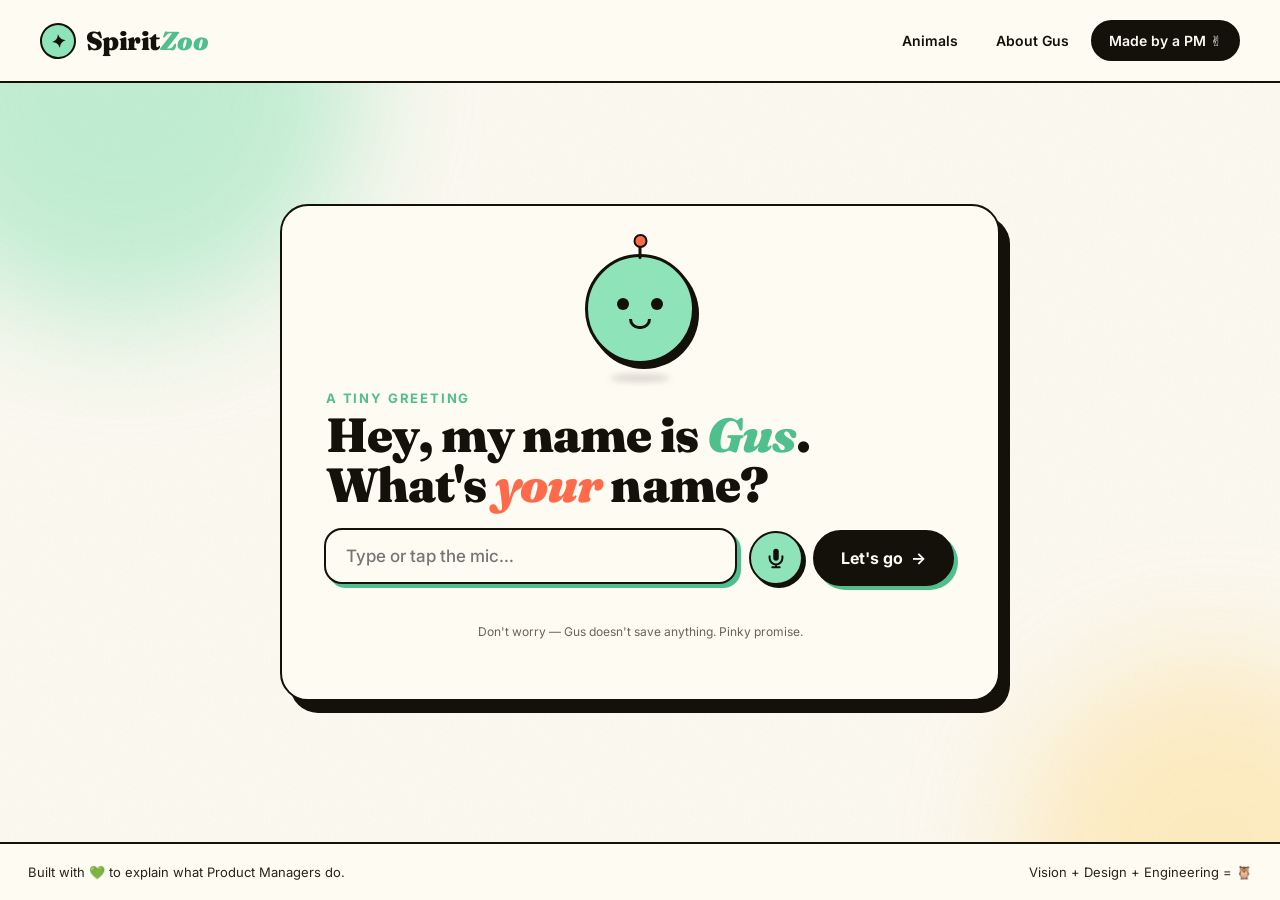
==== commit 5d811756: "Update index.html" ====
--- a/index.html
+++ b/index.html
@@ -83,6 +83,8 @@
           </button>
         </div>
         <p class="mic-status" id="name-mic-status" aria-live="polite"></p>
+
+        <p class="fineprint">Don't worry — Gus doesn't save anything. Pinky promise.</p>
       </div>
     </section>
 
@@ -115,6 +117,7 @@
             placeholder="Example: I love reading books. I'm really fast at soccer. I'm super curious about space!"
             rows="4"
             maxlength="400"
+            autocomplete="off"
           ></textarea>
           <button
             id="mic-btn"
@@ -217,7 +220,7 @@
     <span>Vision + Design + Engineering = 🦉</span>
   </footer>
 
-  <script src="animals-data.js?v=5"></script>
-  <script src="app.js?v=5"></script>
+  <script src="animals-data.js?v=6"></script>
+  <script src="app.js?v=6"></script>
 </body>
 </html>
